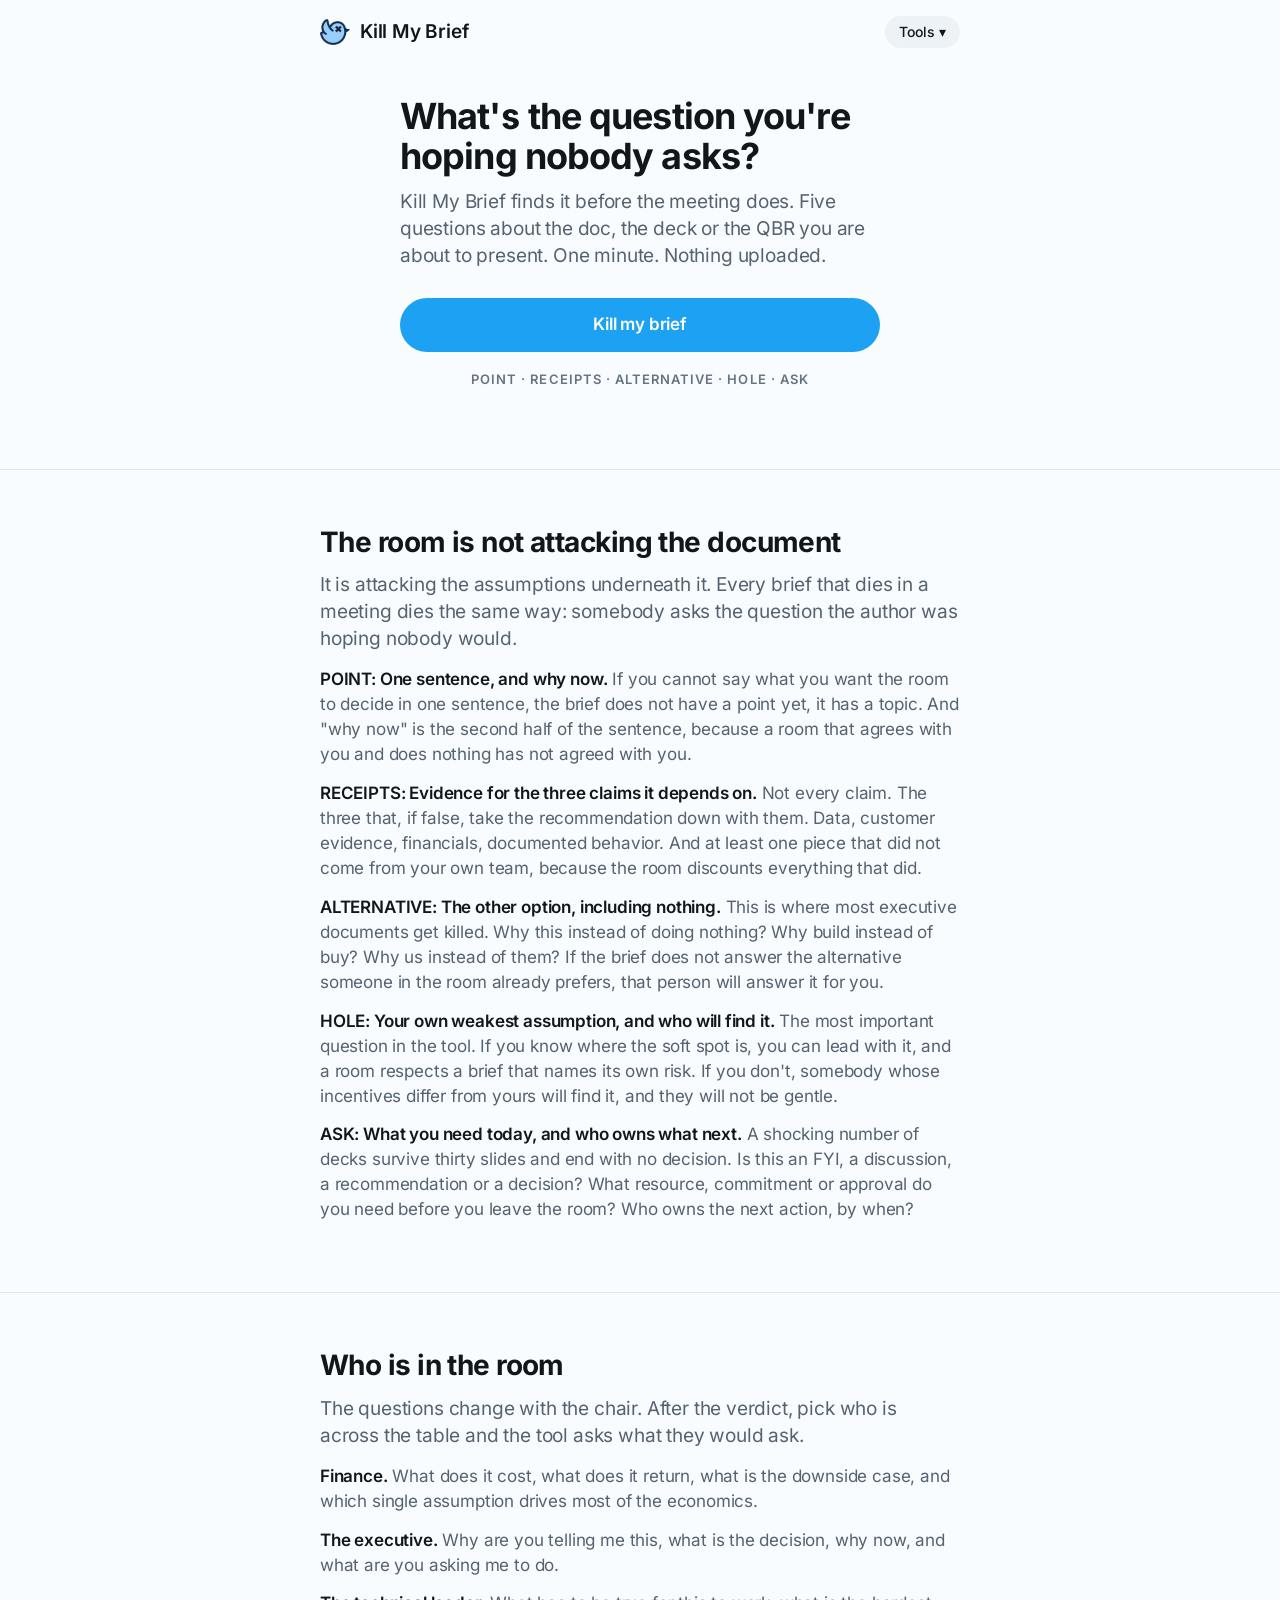
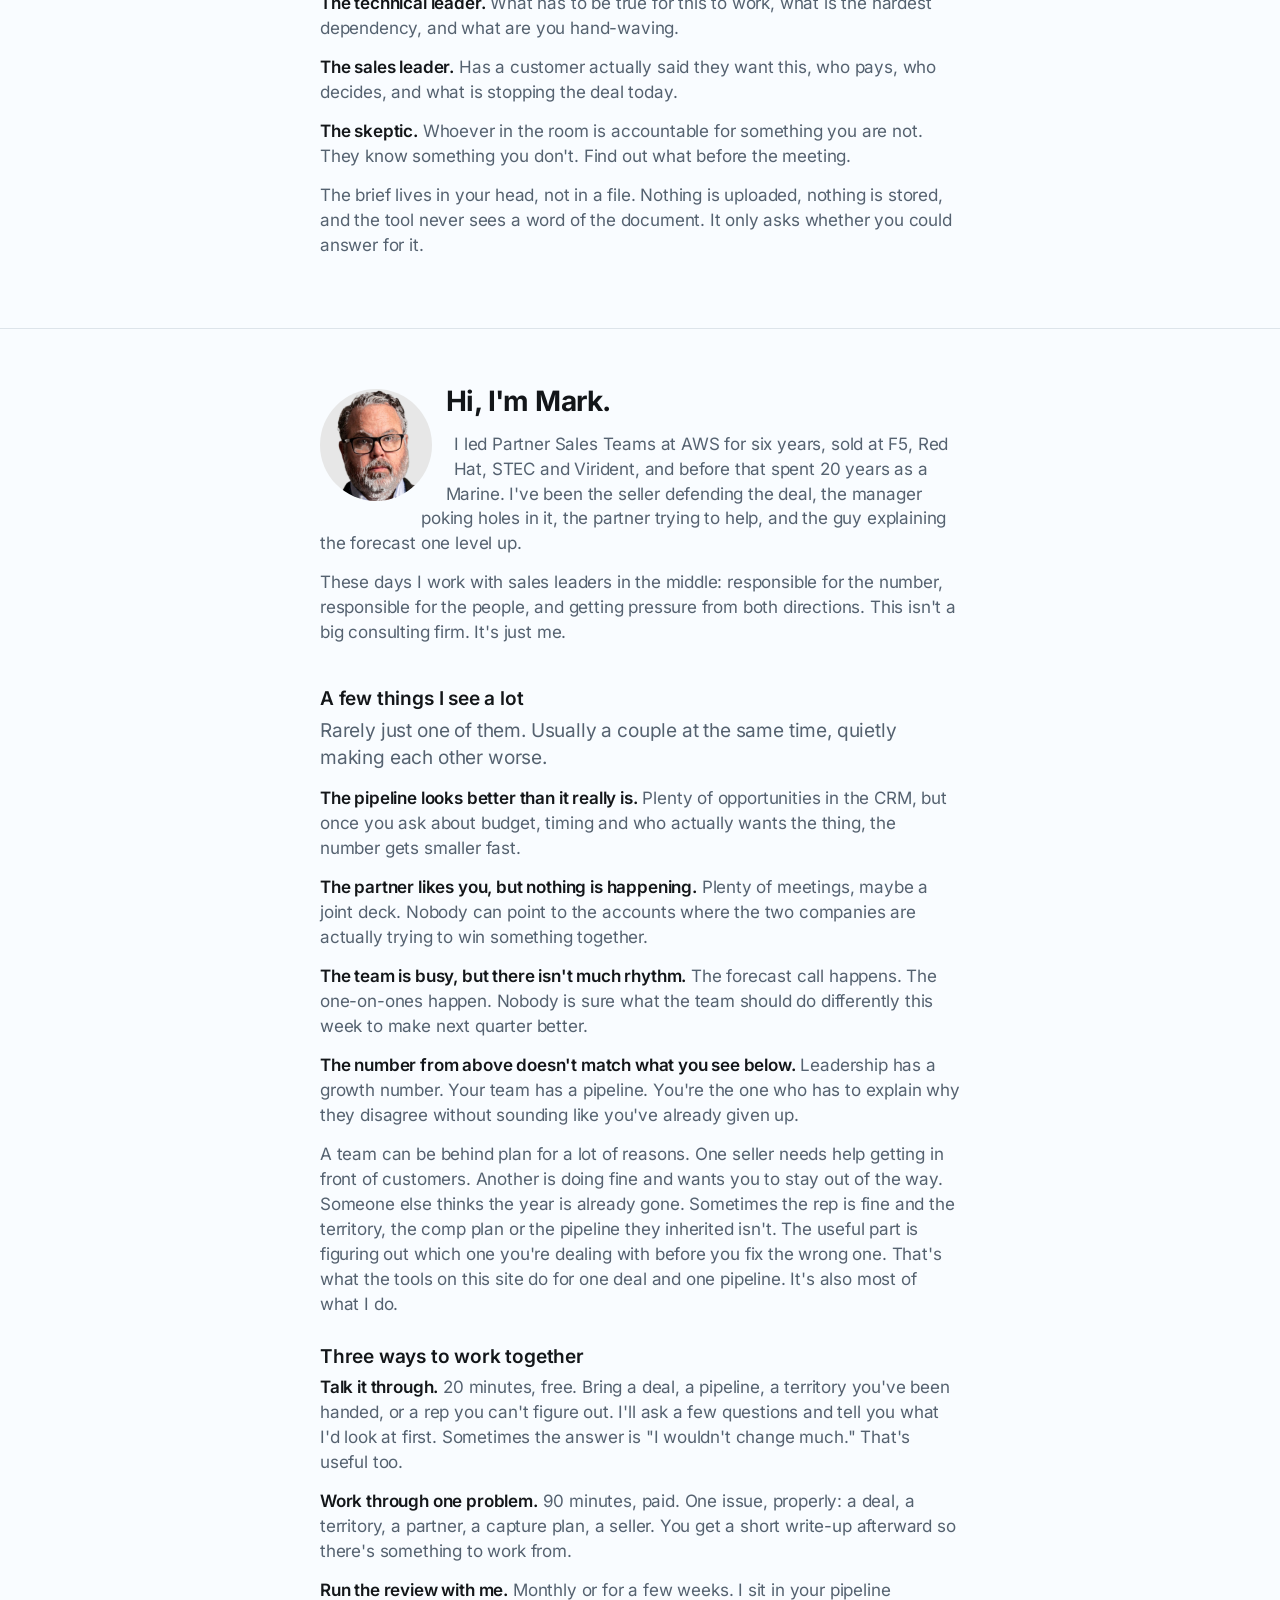
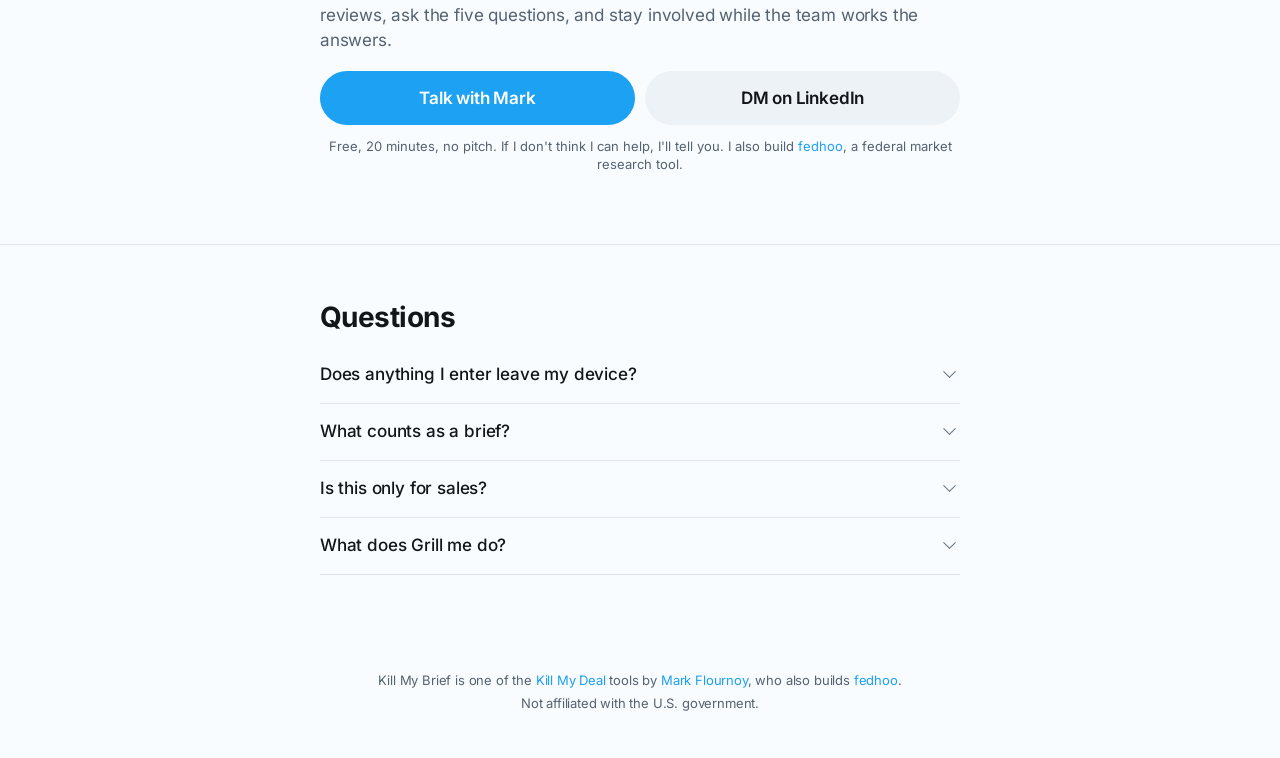
==== brief/index.html @ 7dc95093 "redo" ====
<!DOCTYPE html>
<html lang="en">
<head>
<meta charset="utf-8">
<meta name="viewport" content="width=device-width, initial-scale=1, viewport-fit=cover">
<title>Will Your Brief Survive the Room? Five Questions Before the Meeting | Kill My Brief</title>
<meta name="description" content="Five questions about the doc, the deck or the QBR you are about to present, then the room grills you. Finds the question you are hoping nobody asks, before the meeting does. Nothing uploaded, nothing stored.">
<link rel="canonical" href="https://killmydeal.com/brief/">
<meta name="robots" content="index,follow,max-snippet:-1,max-image-preview:large">
<link rel="icon" type="image/png" sizes="64x64" href="../favicon.png">
<link rel="apple-touch-icon" href="../apple-touch-icon.png">
<meta property="og:type" content="website">
<meta property="og:url" content="https://killmydeal.com/brief/">
<meta property="og:title" content="Kill My Brief: What's the question you're hoping nobody asks?">
<meta property="og:description" content="What's the question you're hoping nobody asks? Kill My Brief finds it before the meeting does.">
<meta property="og:site_name" content="Kill My Deal">
<meta property="og:image" content="https://killmydeal.com/card-brief.jpg">
<meta property="og:image:width" content="1200">
<meta property="og:image:height" content="630">
<meta property="og:image:alt" content="Kill My Brief: What's the question you're hoping nobody asks?">
<meta name="twitter:card" content="summary_large_image">
<meta name="twitter:title" content="Kill My Brief: What's the question you're hoping nobody asks?">
<meta name="twitter:description" content="What's the question you're hoping nobody asks? Kill My Brief finds it before the meeting does.">
<meta name="twitter:image" content="https://killmydeal.com/card-brief.jpg">
<meta name="twitter:image:alt" content="Kill My Brief: What's the question you're hoping nobody asks?">
<meta name="color-scheme" content="light dark">
<meta name="theme-color" media="(prefers-color-scheme: light)" content="#F9FCFF">
<meta name="theme-color" media="(prefers-color-scheme: dark)" content="#101418">
<script type="application/ld+json">
{
  "@context": "https://schema.org",
  "@graph": [
    {
      "@type": "WebApplication",
      "name": "Kill My Brief",
      "url": "https://killmydeal.com/brief/",
      "applicationCategory": "BusinessApplication",
      "operatingSystem": "Any",
      "description": "Five questions about the doc, the deck or the QBR you are about to present, then the room grills you. Finds the question you are hoping nobody asks, before the meeting does. Nothing uploaded, nothing stored.",
      "image": "https://killmydeal.com/card-brief.jpg",
      "offers": {
        "@type": "Offer",
        "price": "0",
        "priceCurrency": "USD"
      },
      "isPartOf": {
        "@type": "WebSite",
        "name": "Kill My Deal",
        "url": "https://killmydeal.com/"
      },
      "author": {
        "@id": "https://killmydeal.com/#mark"
      }
    },
    {
      "@type": "FAQPage",
      "mainEntity": [
        {
          "@type": "Question",
          "name": "Does anything I enter leave my device?",
          "acceptedAnswer": {
            "@type": "Answer",
            "text": "No. The five answers are scored in your browser. No account, no upload, no API call. The site counts page views with Google Analytics and never sends your answers. Nothing else leaves the page unless you choose to share a result."
          }
        },
        {
          "@type": "Question",
          "name": "What counts as a brief?",
          "acceptedAnswer": {
            "@type": "Answer",
            "text": "Anything you are about to argue for in front of people who can say no: a narrative doc, a strategy deck, a QBR, an account plan, a proposal, an investment memo, a capture review, or a recommendation you will make out loud. If it has a point and an ask, it is a brief."
          }
        },
        {
          "@type": "Question",
          "name": "Is this only for sales?",
          "acceptedAnswer": {
            "@type": "Answer",
            "text": "No. It started with sales reviews, and the sales leader is one of the sharks. But a six-pager in front of a VP dies exactly the way a QBR does: on the question the author hoped nobody would ask."
          }
        },
        {
          "@type": "Question",
          "name": "What does Grill me do?",
          "acceptedAnswer": {
            "@type": "Answer",
            "text": "It plays the room. Pick who is across the table, and it asks three of their questions about your weakest answer, one at a time. You say honestly whether you could answer. Better to find the hole here than in the meeting."
          }
        }
      ]
    }
  ]
}
</script>
<link rel="stylesheet" href="../kmd.css">
<script src="../analytics.js" defer></script>
</head>
<body>

<div class="wrap">
  <header class="appbar">
    <button class="logo" id="logoHome" type="button" aria-label="Kill My Brief, start over"><picture><source srcset="../bird-sm-dark.png" media="(prefers-color-scheme: dark)"><img class="brandmark" src="../bird-sm.png" alt="" width="38" height="32"></picture> Kill My Brief</button>
    <details class="menu"><summary><span class="chip">Tools ▾</span></summary><div class="menu-list"><div class="menu-group">For sellers</div><a href="/">Kill My Deal<small>Before you put it in commit</small></a><a href="/territory/">Kill My Territory<small>Month one in a new patch</small></a><div class="menu-group">For managers</div><a href="/pipeline/">Kill My Pipeline<small>Quarterly, before the review</small></a><a href="/rep/">Kill My Rep<small>When a rep is worrying you</small></a><a href="/partner/">Kill My Partner<small>Before you renew the partnership</small></a><a href="/olr/">Kill My OLR<small>Review season</small></a><div class="menu-group">For anyone</div><a href="/brief/" class="current">Kill My Brief<small>Before a meeting where someone can say no</small></a></div></details>
  </header>
  <div id="screen">
    <h1>What's the question you're hoping nobody asks?</h1>
    <p class="dek">Kill My Brief finds it before the meeting does. Five questions about the doc, the deck or the QBR you are about to present. One minute. Nothing uploaded.</p>
    <button class="btn btn-primary btn-lg btn-full" id="prep" type="button">Kill my brief</button>
    <p class="pillars">Point · Receipts · Alternative · Hole · Ask</p></div>
</div>

<section class="band" id="how">
  <div class="band-inner">
    <h2>The room is not attacking the document</h2>
    <p class="lede">It is attacking the assumptions underneath it. Every brief that dies in a meeting dies the same way:
      somebody asks the question the author was hoping nobody would.</p>
    <p><strong>POINT: One sentence, and why now.</strong> If you cannot say what you want the room to decide in one
      sentence, the brief does not have a point yet, it has a topic. And "why now" is the second half of the
      sentence, because a room that agrees with you and does nothing has not agreed with you.</p>
    <p><strong>RECEIPTS: Evidence for the three claims it depends on.</strong> Not every claim. The three that, if
      false, take the recommendation down with them. Data, customer evidence, financials, documented behavior. And
      at least one piece that did not come from your own team, because the room discounts everything that did.</p>
    <p><strong>ALTERNATIVE: The other option, including nothing.</strong> This is where most executive documents get
      killed. Why this instead of doing nothing? Why build instead of buy? Why us instead of them? If the brief
      does not answer the alternative someone in the room already prefers, that person will answer it for you.</p>
    <p><strong>HOLE: Your own weakest assumption, and who will find it.</strong> The most important question in the
      tool. If you know where the soft spot is, you can lead with it, and a room respects a brief that names its own
      risk. If you don't, somebody whose incentives differ from yours will find it, and they will not be gentle.</p>
    <p><strong>ASK: What you need today, and who owns what next.</strong> A shocking number of decks survive thirty
      slides and end with no decision. Is this an FYI, a discussion, a recommendation or a decision? What resource,
      commitment or approval do you need before you leave the room? Who owns the next action, by when?</p>
  </div>
</section>

<section class="band" id="sharks">
  <div class="band-inner">
    <h2>Who is in the room</h2>
    <p class="lede">The questions change with the chair. After the verdict, pick who is across the table and
      the tool asks what they would ask.</p>
    <p><strong>Finance.</strong> What does it cost, what does it return, what is the downside case, and which single
      assumption drives most of the economics.</p>
    <p><strong>The executive.</strong> Why are you telling me this, what is the decision, why now, and what are you
      asking me to do.</p>
    <p><strong>The technical leader.</strong> What has to be true for this to work, what is the hardest dependency,
      and what are you hand-waving.</p>
    <p><strong>The sales leader.</strong> Has a customer actually said they want this, who pays, who decides, and
      what is stopping the deal today.</p>
    <p><strong>The skeptic.</strong> Whoever in the room is accountable for something you are not. They know
      something you don't. Find out what before the meeting.</p>
    <p>The brief lives in your head, not in a file. Nothing is uploaded, nothing is stored, and the tool never sees
      a word of the document. It only asks whether you could answer for it.</p>
  </div>
</section>

<section class="band" id="mark" aria-labelledby="mark-h">
  <div class="band-inner">
    <div class="who">
      <img src="../mark.jpg" alt="Mark Flournoy" width="120" height="120" loading="lazy" decoding="async"
           onerror="this.remove();">
        <h2 id="mark-h">Hi, I'm Mark.</h2>
        <p>I led Partner Sales Teams at AWS for six years, sold at F5, Red Hat, STEC and Virident, and
          before that spent 20 years as a Marine. I've been the seller defending the deal, the manager
          poking holes in it, the partner trying to help, and the guy explaining the forecast one level up.</p>
        <p>These days I work with sales leaders in the middle: responsible for the number, responsible for
          the people, and getting pressure from both directions. This isn't a big consulting firm. It's just me.</p>
    </div>

    <h3>A few things I see a lot</h3>
    <p class="lede">Rarely just one of them. Usually a couple at the same time, quietly making each other worse.</p>
    <p><strong>The pipeline looks better than it really is.</strong> Plenty of opportunities in the CRM, but once
      you ask about budget, timing and who actually wants the thing, the number gets smaller fast.</p>
    <p><strong>The partner likes you, but nothing is happening.</strong> Plenty of meetings, maybe a joint deck.
      Nobody can point to the accounts where the two companies are actually trying to win something together.</p>
    <p><strong>The team is busy, but there isn't much rhythm.</strong> The forecast call happens. The one-on-ones
      happen. Nobody is sure what the team should do differently this week to make next quarter better.</p>
    <p><strong>The number from above doesn't match what you see below.</strong> Leadership has a growth number.
      Your team has a pipeline. You're the one who has to explain why they disagree without sounding like
      you've already given up.</p>
    <p>A team can be behind plan for a lot of reasons. One seller needs help getting in front of customers.
      Another is doing fine and wants you to stay out of the way. Someone else thinks the year is already
      gone. Sometimes the rep is fine and the territory, the comp plan or the pipeline they inherited isn't.
      The useful part is figuring out which one you're dealing with before you fix the wrong one. That's what
      the tools on this site do for one deal and one pipeline. It's also most of what I do.</p>

    <h3>Three ways to work together</h3>
    <p><strong>Talk it through.</strong> 20 minutes, free. Bring a deal, a pipeline, a territory you've
      been handed, or a rep you can't figure out. I'll ask a few questions and tell you what I'd look at first. Sometimes the answer is "I wouldn't
      change much." That's useful too.</p>
    <p><strong>Work through one problem.</strong> 90 minutes, paid. One issue, properly: a deal, a territory,
      a partner, a capture plan, a seller. You get a short write-up afterward so there's something to work from.</p>
    <p><strong>Run the review with me.</strong> Monthly or for a few weeks. I sit in your pipeline reviews,
      ask the five questions, and stay involved while the team works the answers.</p>
    <div class="btn-row">
      <a class="btn btn-primary btn-lg" href="https://calendly.com/markflournoy/chat-with-mark?utm_source=killmydeal&amp;utm_medium=brief&amp;utm_content=consulting" target="_blank" rel="noopener">Talk with Mark</a>
      <a class="btn btn-lg" href="https://www.linkedin.com/in/markflournoy/" target="_blank" rel="noopener">DM on LinkedIn</a>
    </div>
    <p class="fine" style="text-align:center;margin-top:12px;">Free, 20 minutes, no pitch. If I don't think I can help, I'll tell you.
      I also build <a href="https://fedhoo.com" target="_blank" rel="noopener">fedhoo</a>, a federal market research tool.</p>
  </div>
</section>

<section class="band" id="faq" aria-labelledby="faq-h">
  <div class="band-inner">
    <h2 id="faq-h">Questions</h2>
    <details class="exp"><summary>Does anything I enter leave my device?</summary>
      <div class="body">No. The five answers are scored in your browser. No account, no upload, no API call. The site counts page views with Google Analytics and never sends your answers. Nothing else leaves the page unless you choose to share a result.</div></details>
    <details class="exp"><summary>What counts as a brief?</summary>
      <div class="body">Anything you are about to argue for in front of people who can say no: a narrative doc, a strategy deck, a QBR, an account plan, a proposal, an investment memo, a capture review, or a recommendation you will make out loud. If it has a point and an ask, it is a brief.</div></details>
    <details class="exp"><summary>Is this only for sales?</summary>
      <div class="body">No. It started with sales reviews, and the sales leader is one of the sharks. But a six-pager in front of a VP dies exactly the way a QBR does: on the question the author hoped nobody would ask.</div></details>
    <details class="exp"><summary>What does Grill me do?</summary>
      <div class="body">It plays the room. Pick who is across the table, and it asks three of their questions about your weakest answer, one at a time. You say honestly whether you could answer. Better to find the hole here than in the meeting.</div></details>
  </div>
</section>

<footer class="sitefoot">
  <p>Kill My Brief is one of the <a href="/">Kill My Deal</a> tools by
    <a href="https://www.linkedin.com/in/markflournoy/" target="_blank" rel="noopener">Mark Flournoy</a>,
    who also builds <a href="https://fedhoo.com" target="_blank" rel="noopener">fedhoo</a>.</p>
  <p>Not affiliated with the U.S. government.</p>
</footer>
<script src="../kill.js"></script>
<script>
'use strict';
window.KMD_BUILD = '2026-09-29.0900';
KillMy({
  slug: 'brief', name: 'Kill My Brief', url: 'https://killmydeal.com/brief/',
  questions: [
    { k: 'point',       n: 'POINT',       q: 'Can you say in one sentence what you want them to decide, and why now?' },
    { k: 'receipts',    n: 'RECEIPTS',    q: "For the three claims the argument depends on, do you have evidence that isn't your own team's opinion?" },
    { k: 'alternative', n: 'ALTERNATIVE', q: 'Have you dealt with the most credible other option, including doing nothing?' },
    { k: 'hole',        n: 'HOLE',        q: 'Do you know the weakest assumption in your own argument, and who in the room will find it?' },
    { k: 'ask',         n: 'ASK',         q: 'Is it completely clear what you need from them today, and who owns the next step?' },
  ],
  weights: { point: 24, receipts: 22, hole: 20, alternative: 18, ask: 16 },
  verdict(a, total) {
    if (total >= 75) return { label: 'Room ready', cls: 'ready', attack: 'Your argument is clear and the claims have receipts.', sub: 'Lead with the hole. A room respects a brief that names its own risk.' };
    if (total >= 55) return { label: 'A fight', cls: 'proof', attack: "Your recommendation may be sound. You've left an opening.", sub: 'They will find it. Better you find it first.' };
    if (total >= 35) return { label: 'Shark food', cls: 'prove', attack: "You're relying on assumptions, vague impact, or an unclear ask.", sub: 'The room will not argue with you. It will just move on.' };
    return { label: 'No point', cls: 'dont', attack: "There isn't a decision in this brief yet.", sub: 'Find the one sentence first. Everything else is formatting.' };
  },
  askedBy: 'The room will ask',
  grill: {
    point: "You have twenty seconds. What's the point?",
    receipts: 'Where did that number come from?',
    alternative: "Why shouldn't we just do nothing?",
    hole: "What's the sentence in this brief you hope nobody challenges?",
    ask: 'What exactly do you need from me today?',
  },
  grillSet: {
    point: ["You have twenty seconds. What's the point?", 'I read the whole thing. What exactly are you recommending?', 'If I remember one sentence tomorrow, what should it be?'],
    receipts: ['Where did that number come from? Actual, forecast, modeled, or anecdotal?', "Give me one piece of evidence that didn't come from your own team.", 'Revenue went up. And? Adoption grew. And? Customers asked. And?'],
    alternative: ["Why shouldn't we just do nothing for six months?", "What's the cheapest reasonable alternative, and why is it wrong?", 'What would someone who disagrees with you recommend instead?'],
    hole: ["What's the sentence in this brief you hope nobody challenges?", 'Which assumption, if false, takes the recommendation down with it?', 'Which number are you least confident in?'],
    ask: ['Is this an FYI, a discussion, a recommendation, or a decision?', 'What exactly do you need from me before you leave this room?', 'Who owns the next action, and by when?'],
  },
  sharks: {
    finance:   { name: 'Finance',              qs: { point: ['What does this cost?', "What's the return, and over what period?", "What's the downside case?"], receipts: ['Which assumption drives most of the economics?', 'Is that number actual, forecast, or modeled?', "What's the denominator?"], alternative: ['What does doing nothing cost us?', "What's the cheapest version of this that gets 80% of the value?", 'Why is that not good enough?'], hole: ['Which number would you least like me to check?', 'What happens to the case if that number is half?', 'What did you leave out of the model?'], ask: ['How much, when, and from whose budget?', 'What do you need me to approve today versus later?', 'What can you deliver with half of it?'] } },
    executive: { name: 'The executive',        qs: { point: ['Why are you telling me this?', "What's the decision?", 'Why now?'], receipts: ['Who else believes this besides your team?', 'Has a customer said this, or have we inferred it?', 'How recent is that?'], alternative: ["What's the alternative you're not recommending, and why?", 'Why not wait a quarter?', 'Who else has tried this?'], hole: ["What's the question you're hoping I don't ask?", 'What would make you wrong?', "What's the thing you're least sure of?"], ask: ['What are you asking me to do?', 'What happens if I say no?', 'Who owns this after today?'] } },
    technical: { name: 'The technical leader', qs: { point: ['What has to be true technically for this to work?', "What's the one-line architecture?", 'What are you hand-waving?'], receipts: ['Has this been built, or is this a diagram?', 'What did the prototype actually show?', "What's the failure mode you've seen so far?"], alternative: ['Why build instead of buy?', "What's the boring option, and why not that?", 'What did the last team that tried this learn?'], hole: ["What's the hardest dependency?", "What's the assumption about scale that nobody's tested?", 'What breaks first?'], ask: ['How many people, for how long?', 'What do you need from my team?', "What's the first milestone I can check?"] } },
    sales:     { name: 'The sales leader',     qs: { point: ['What does this do for the number?', 'Which deals does this move, by name?', 'Why this quarter?'], receipts: ['Has a customer actually said they want this?', 'Who pays, and who decides?', "What's stopping the deal today?"], alternative: ["What do we lose if we sell what we've got?", "What's the competitor doing instead?", 'Why not a partner?'], hole: ["Which deal is this really about, and what's its problem?", "What's the customer objection you haven't answered?", "What's the price?"], ask: ['What do you need from sales?', 'When can I put it in a forecast?', 'Who carries the number?'] } },
    skeptic:   { name: 'The skeptic',          qs: { point: ["What's the real reason you want this?", "What problem does this solve that we didn't have last year?", "Whose idea was this, and what do they get?"], receipts: ['What evidence would change your mind?', "What's the best argument against this?", 'Who disagrees, and why are they wrong?'], alternative: ['What did the alternative look like before you wrote it to lose?', 'Why is doing nothing not the answer?', 'What would you recommend if this were someone else\'s idea?'], hole: ["What's the sentence you hope nobody challenges?", "What's the assumption you haven't been able to prove?", 'What are you not telling this room?'], ask: ['What are you actually asking for?', "What's the smallest commitment that tests this?", 'What will you show us in ninety days?'] } },
  },
  sharkPrompt: "Who's across the table?",
  grillBy: 'The room', grillLabel: 'Grill my brief', fixLabel: 'Before the meeting',
  grillLines: { clean: 'Your brief would survive.', one: 'Your brief would mostly survive. One hole left.', bad: 'Your brief would not survive.', cleanSub: 'Three questions, three answers. Lead with the hole anyway.' },
  fix: {
    point: 'Write the one sentence: what you want them to decide, and why now. Put it at the top. If it takes two sentences, you have two briefs.',
    receipts: 'For each of the three load-bearing claims, write where the evidence came from and how old it is. Cut any claim that only your own team believes.',
    alternative: 'Write the alternative someone in the room already prefers, in their words, then why it falls short. Include doing nothing.',
    hole: 'Name the weakest assumption in one line and put it in the brief yourself, with what you would do if it proved false.',
    ask: 'End with a decision box: what you need, from whom, by when, and who owns the next action.',
  },
  moves: {
    point: 'Write the one sentence: what to decide, and why now. Put it first.',
    receipts: 'For the three load-bearing claims, write the source and its date. Cut what only your team believes.',
    alternative: "Write the alternative the room already prefers, in their words, and why it's not enough.",
    hole: 'Name your weakest assumption in the brief before they do.',
    ask: 'End with what you need, from whom, by when, and who owns what next.',
  },
  noMove: 'Lead with the hole. Say your weakest assumption out loud in the first minute; the room will spend the rest of the meeting on your terms.',
  handoff: (s) => s.total >= 75
    ? { overline: 'If the brief is about a deal', text: 'The room will ask whether the deal underneath it is real. Kill My Deal is that question.', href: '/', label: 'Kill my deal' }
    : { overline: 'If the brief is about the number', text: 'Vague impact usually means the coverage math is missing. Kill My Pipeline puts a number on it.', href: '/pipeline/', label: 'Kill my pipeline' },
  mark: { title: (s) => 'Stuck on the ' + s.weak.n.toLowerCase() + '?', body: "I'm Mark. I have written the doc that got shredded and the one that got funded, and the difference was always one question I hadn't asked myself. Send me one line about the brief. No document, no company name." },
  dm: (s) => `Mark, ran a brief through Kill My Brief. ${s.label[0] + s.label.slice(1).toLowerCase()}, ${s.provenText}, weakest is the ${s.weak.n.toLowerCase()}. Meeting is coming and I'm not sure it holds. Worth 20 minutes?`,
  dmGrill: (s, missed) => `Mark, ran a brief through Kill My Brief and could not answer ${missed} of the room's 3 questions about the ${s.weak.n.toLowerCase()}. Verdict was ${s.label.toLowerCase()}. Want to tell me what you'd go fix first?`,
});
</script>
</body>
</html>
---- kmd.css ----
/* Kill My Deal — design system.
   Two colors: ink and blue. Greys are ink at reduced opacity. Blue means "go"
   and appears on exactly one element per screen. Everything else is type,
   spacing and hairlines. See HANDOFF.md §8. */

@font-face { font-family:'Inter'; font-style:normal; font-weight:100 900; font-display:swap; src:url(inter.woff2) format('woff2'); }

/* ── Tokens ──
   Seeded from the bird (#9DD2FF, hue 207). Neutrals are that hue at very low
   chroma, so the page and the mark belong to each other. Components consume
   these roles and never a literal hex. */
:root {
  color-scheme:light dark;
  --brand:#9DD2FF;
  --bg:#F9FCFF; --bg-2:#EDF2F7; --bg-3:#E0E6EC;
  --ink:#131619; --ink-2:#556270; --ink-3:#667380; --line:#DDE4EA;
  --accent:#1DA1F2; --on-accent:#FFFFFF; --accent-soft:#C2E3FF; --on-accent-soft:#00182B;
  /* Verdict pastels. Text stays ink; only the background carries the verdict. */
  --v-green:#C6EBC9; --v-yellow:#FFF982; --v-orange:#FFCF8A; --v-red:#F5B3AD; --on-verdict:#131619;
  --r-sm:10px; --r-md:14px; --r-lg:20px; --r-full:9999px;
  --ease:cubic-bezier(.25,.1,.25,1); --ease-out:cubic-bezier(.16,1,.3,1); --spring:cubic-bezier(.34,1.3,.64,1);
  --font:'Inter',-apple-system,BlinkMacSystemFont,'SF Pro Text','Segoe UI',Roboto,sans-serif;
}
@media (prefers-color-scheme: dark) {
  :root {
    /* In the dark the button is the bird. */
    --bg:#101418; --bg-2:#1B1F24; --bg-3:#293038;
    --ink:#E8EDF2; --ink-2:#A7B2BC; --ink-3:#8C97A3; --line:#2A3138;
    --accent:#9DD2FF; --on-accent:#00182B; --accent-soft:#184B71; --on-accent-soft:#C2E3FF;
    /* Dimmed a step so a card on black reads as a sticky note, not a neon sign. */
    --v-green:#A6D4AB; --v-yellow:#E6DE72; --v-orange:#E3B06B; --v-red:#D68F88; --on-verdict:#131619;
  }
}

/* ── Base ── */
*, *::before, *::after { box-sizing:border-box; }
html, body { margin:0; background:var(--bg); color:var(--ink); font:400 17px/1.47 var(--font); letter-spacing:-.01em;
  -webkit-font-smoothing:antialiased; -webkit-tap-highlight-color:transparent; }
a { color:var(--accent); text-decoration:none; }
a:hover { text-decoration:underline; }
button { font:inherit; letter-spacing:inherit; color:inherit; }
strong { font-weight:600; color:var(--ink); }
p { margin:0 0 14px; }
.mono { font-family:ui-monospace,SFMono-Regular,Menlo,Consolas,monospace; letter-spacing:0; }
.sr { position:absolute; width:1px; height:1px; padding:0; margin:-1px; overflow:hidden; clip:rect(0,0,0,0); white-space:nowrap; border:0; }
:focus-visible { outline:2px solid var(--accent); outline-offset:3px; }
[tabindex="-1"]:focus { outline:none; }

/* ── Type ── */
h1 { font-size:36px; line-height:1.12; font-weight:700; letter-spacing:-.025em; margin:32px 0 12px; }
h2 { font-size:28px; line-height:1.15; font-weight:700; letter-spacing:-.02em; margin:0 0 14px; }
h3 { font-size:19px; line-height:1.3; font-weight:600; letter-spacing:-.01em; margin:28px 0 6px; }
.dek { font-size:19px; line-height:1.42; color:var(--ink-2); margin:0 0 28px; }
.lede { font-size:19px; line-height:1.42; color:var(--ink); }
.overline { display:block; font-size:12px; line-height:16px; font-weight:600; letter-spacing:.06em; text-transform:uppercase; color:var(--ink-2); }
.fine { font-size:13px; line-height:1.4; letter-spacing:0; color:var(--ink-2); }
.band p, .band li { color:var(--ink-2); }
.band ul, .band ol { margin:0 0 14px; padding-left:22px; }
.band li { margin-bottom:6px; }

/* ── Layout ── */
.wrap { max-width:680px; margin:0 auto; padding:0 20px 32px; }
#screen { max-width:480px; margin:0 auto; padding-bottom:48px; }
.band { padding:56px 0; border-top:1px solid var(--line); }
.band-inner { max-width:680px; margin:0 auto; padding:0 20px; }
.sitefoot { padding:40px 20px calc(40px + env(safe-area-inset-bottom)); text-align:center; font-size:13px; line-height:1.5; color:var(--ink-2); }
.sitefoot p { margin:0 0 4px; }

/* ── Screen transition ── */
#screen.enter { animation:screen .42s var(--ease-out) both; }
@keyframes screen { from { opacity:0; transform:translateY(10px); } }

/* ── App bar ── */
.appbar { display:flex; align-items:center; justify-content:space-between; height:64px; }
.logo { display:inline-flex; align-items:center; gap:10px; font-size:19px; font-weight:600; letter-spacing:-.01em; color:var(--ink);
  background:none; border:0; padding:8px 8px 8px 0; cursor:pointer; white-space:nowrap; border-radius:var(--r-sm); }
.logo:hover { text-decoration:none; opacity:.8; }
.brandmark { display:block; width:30px; height:auto; }
.chip { display:inline-flex; align-items:center; height:32px; padding:0 14px; font-size:14px; font-weight:500; letter-spacing:-.005em;
  color:var(--ink); background:var(--bg-2); border:0; border-radius:var(--r-full); white-space:nowrap; transition:background .15s var(--ease); }
.chip:hover { background:var(--bg-3); text-decoration:none; }

/* Tools menu: a chip that opens a short list. No JS. */
.menu { position:relative; }
.menu summary { list-style:none; cursor:pointer; }
.menu summary::-webkit-details-marker { display:none; }
.menu[open] summary .chip { background:var(--bg-3); }
.menu-list { position:absolute; right:0; top:40px; z-index:10; min-width:220px; background:var(--bg); border:1px solid var(--line); border-radius:var(--r-md);
  box-shadow:0 8px 28px rgba(0,0,0,.10); padding:6px; animation:screen .22s var(--ease-out) both; }
.menu-list a { display:block; padding:10px 12px; border-radius:var(--r-sm); color:var(--ink); font-size:15px; font-weight:500; text-decoration:none; }
.menu-list a:hover { background:var(--bg-2); text-decoration:none; }
.menu-list a.current { color:var(--ink-2); font-weight:400; }
.menu-list a small { display:block; font-size:13px; font-weight:400; color:var(--ink-2); }
.menu-group { font-size:11px; font-weight:600; letter-spacing:.06em; text-transform:uppercase; color:var(--ink-3); padding:10px 12px 4px; }
.menu-group + a { margin-top:0; }
@media (prefers-color-scheme: dark) { .menu-list { box-shadow:0 8px 28px rgba(0,0,0,.5); } }

/* Choice chips (win-rate presets, year end) */
.chips { display:flex; flex-wrap:wrap; gap:8px; margin-top:12px; }
.chip.on { background:var(--accent); color:var(--on-accent); }
.card-accent .chip { background:var(--bg); }
.card-accent .chip.on { background:var(--accent); color:var(--on-accent); }
.tf.inline { margin:0; flex:1 1 160px; }
.tf.inline input { height:40px; font-size:15px; }

/* ── Buttons ── */
.btn { display:inline-flex; align-items:center; justify-content:center; gap:8px; height:44px; padding:0 22px;
  font-size:16px; font-weight:600; letter-spacing:-.01em; border:0; border-radius:var(--r-full); cursor:pointer; text-decoration:none;
  white-space:nowrap; overflow:hidden; text-overflow:ellipsis; background:var(--bg-2); color:var(--ink);
  transition:transform .15s var(--ease), background .15s var(--ease), opacity .15s var(--ease); }
.btn:hover { text-decoration:none; background:var(--bg-3); }
.card .btn:not(.btn-primary):not(.btn-text) { background:var(--bg); }
.btn:active { transform:scale(.97); }
.btn-primary { background:var(--accent); color:var(--on-accent); }
.btn-primary:hover { background:var(--accent); opacity:.9; }
.btn-text { background:none; color:var(--accent); padding:0 10px; height:40px; font-weight:500; }
.btn-text:hover { background:none; text-decoration:underline; }
.btn-lg { height:54px; padding:0 28px; font-size:17px; }
.btn-full { width:100%; }
.btn-row { display:flex; flex-wrap:wrap; gap:10px; margin-top:18px; }
.btn-row .btn { flex:1 1 150px; }
.btn-row.center { justify-content:center; }
.btn-row.center .btn { flex:0 1 auto; }

/* ── Choices (answers) ── */
.choice-group { display:flex; flex-direction:column; gap:10px; margin:0 0 20px; }
.choice { display:flex; align-items:center; justify-content:center; height:60px; width:100%; font-size:19px; font-weight:600; letter-spacing:-.01em;
  background:var(--bg-2); color:var(--ink); border:0; border-radius:var(--r-lg); cursor:pointer;
  transition:transform .15s var(--ease), background .15s var(--ease); }
.choice:hover { background:var(--accent-soft); color:var(--on-accent-soft); }
.choice:active { transform:scale(.98); background:var(--accent-soft); color:var(--on-accent-soft); }

/* ── Segmented progress ── */
.progress { display:flex; gap:6px; margin:12px 0 28px; }
.progress i { flex:1; height:4px; border-radius:var(--r-full); background:var(--bg-3); transition:background .3s var(--ease); }
.progress i.done { background:var(--accent); }

/* ── Cards ── */
.card { background:var(--bg-2); border-radius:var(--r-lg); padding:20px; }
.card + .card { margin-top:12px; }
.card h3 { margin:0 0 6px; font-size:17px; }
.card p { margin:0 0 6px; font-size:15px; line-height:1.45; color:var(--ink-2); }
.card p:last-child { margin-bottom:0; }
.card .overline { margin-bottom:6px; }
.card .lede { font-size:17px; color:var(--ink); }
.card-accent { background:var(--accent-soft); color:var(--on-accent-soft); }
.card-accent .overline, .card-accent p, .card-accent .lede { color:inherit; }
.card-grid { display:grid; grid-template-columns:repeat(auto-fit,minmax(190px,1fr)); gap:12px; margin:16px 0 8px; }
.card-grid .card { margin:0; }

/* ── Verdict ── */
.verdict { color:var(--on-verdict); border-radius:var(--r-lg); padding:28px 24px 26px; margin:8px 0 12px; }
.verdict-ready { background:var(--v-green); }
.verdict-proof { background:var(--v-yellow); }
.verdict-prove { background:var(--v-orange); }
.verdict-dont  { background:var(--v-red); }
.verdict-number { font-size:76px; line-height:1; font-weight:700; letter-spacing:-.04em; animation:pop .55s var(--spring) both; }
/* The verdict word is the hero. Sized to fit two lines at the narrowest phone;
   never breaks mid-word, never overflows the card. Keep labels to 15 characters. */
.verdict-word { font-size:clamp(34px, 11.5vw, 48px); line-height:1.02; font-weight:700; letter-spacing:-.03em; text-transform:uppercase;
  text-wrap:balance; overflow-wrap:normal; animation:pop .55s var(--spring) both; }
.verdict-meta { font-size:15px; line-height:1.4; font-weight:500; margin-top:10px; opacity:.8; animation:pop .55s var(--spring) .06s both; }
.verdict-label { font-size:22px; line-height:1.2; font-weight:600; letter-spacing:-.01em; margin-top:8px; opacity:.92; animation:pop .55s var(--spring) .06s both; }
.verdict-attack { font-size:21px; line-height:1.3; font-weight:500; letter-spacing:-.015em; margin-top:18px; animation:fade .5s var(--ease-out) .18s both; }
.verdict-sub { font-size:15px; line-height:1.45; margin-top:8px; opacity:.72; animation:fade .5s var(--ease-out) .26s both; }
@keyframes pop { from { opacity:0; transform:translateY(14px) scale(.92); } }
@keyframes fade { from { opacity:0; transform:translateY(6px); } }

/* ── Lists ── */
.list { background:var(--bg-2); border-radius:var(--r-lg); padding:2px 20px; margin:12px 0; }
.list-item { display:flex; align-items:center; justify-content:space-between; gap:16px; min-height:52px; padding:10px 0; border-bottom:1px solid var(--line); }
.list-item:last-child { border-bottom:0; }
.list-item .headline { font-size:16px; color:var(--ink); }
.list-item .trailing { font-size:15px; font-weight:500; color:var(--ink-2); white-space:nowrap; }
.list-item .trailing.strong { font-size:17px; font-weight:600; color:var(--ink); }
.list-item .trailing.v-no { color:var(--ink); font-weight:600; }
.list-item.compact { min-height:44px; }
.list-item.compact .headline { font-size:15px; color:var(--ink-2); }

/* ── Expansion ── */
details.exp { border-bottom:1px solid var(--line); }
details.exp summary { display:flex; align-items:center; justify-content:space-between; gap:16px; min-height:56px; padding:10px 0;
  font-size:17px; font-weight:500; cursor:pointer; list-style:none; }
details.exp summary::-webkit-details-marker { display:none; }
details.exp summary::after { content:''; width:9px; height:9px; flex:0 0 9px; border-right:1.5px solid var(--ink-3); border-bottom:1.5px solid var(--ink-3);
  transform:rotate(45deg) translate(-2px,-2px); margin-right:6px; transition:transform .25s var(--ease); }
details.exp[open] summary::after { transform:rotate(225deg) translate(-2px,-2px); }
details.exp .body { font-size:16px; line-height:1.5; color:var(--ink-2); padding:0 0 18px; }
details.exp .body p { margin:0 0 8px; }
details.exp.quiet { border-bottom:0; }
details.exp.quiet summary { font-size:15px; color:var(--accent); min-height:44px; }

/* ── Text fields ── */
.tf { display:block; margin-bottom:12px; }
.tf .tf-label { display:block; font-size:13px; font-weight:500; color:var(--ink-2); margin:0 0 6px 2px; }
.tf input { width:100%; height:50px; padding:0 16px; font:500 19px/1 var(--font); letter-spacing:-.01em; color:var(--ink);
  background:var(--bg-2); border:1.5px solid transparent; border-radius:var(--r-md); outline:none; transition:border-color .15s var(--ease), background .15s var(--ease); }
.tf input:focus { border-color:var(--accent); background:var(--bg); }
.tf input::placeholder { color:var(--ink-3); font-weight:400; }
.tf-grid { display:grid; grid-template-columns:1fr 1fr; gap:0 12px; }
.supporting { font-size:13px; line-height:1.4; color:var(--ink-2); margin:-2px 2px 18px; }

/* ── Preview, banner ── */
.preview { background:var(--bg); border:1px solid var(--line); border-radius:var(--r-md); padding:14px 16px; font-size:14px; line-height:1.55; color:var(--ink-2); margin:12px 0 4px; overflow-wrap:anywhere; }
.banner { background:var(--bg-2); border-radius:var(--r-md); padding:12px 16px; font-size:15px; line-height:1.45; color:var(--ink-2); margin-bottom:12px; }
.banner button { background:none; border:0; padding:0; color:var(--accent); cursor:pointer; font:inherit; }
.banner button:hover { text-decoration:underline; }

/* ── Bio ── */
.who img { float:left; width:112px; height:112px; border-radius:var(--r-full); object-fit:cover; shape-outside:circle(50%); margin:4px 24px 12px 0; }
.who::after { content:''; display:block; clear:both; }
@media (max-width:560px) { .who img { width:88px; height:88px; margin-right:16px; } }

/* ── Misc ── */
.question { font-size:28px; line-height:1.18; font-weight:700; letter-spacing:-.02em; margin:10px 0 28px; }
.question-lg { font-size:26px; line-height:1.22; font-weight:600; letter-spacing:-.02em; margin:14px 0 28px; color:var(--ink); }
.empty { background:var(--bg-2); border-radius:var(--r-lg); padding:20px; font-size:15px; line-height:1.45; color:var(--ink-2); }
.pillars { font-size:13px; font-weight:600; letter-spacing:.08em; text-transform:uppercase; color:var(--ink-3); margin:18px 0 0; text-align:center; }

@media (prefers-reduced-motion: reduce) { *, *::before, *::after { animation-duration:.01ms !important; transition-duration:.01ms !important; } }
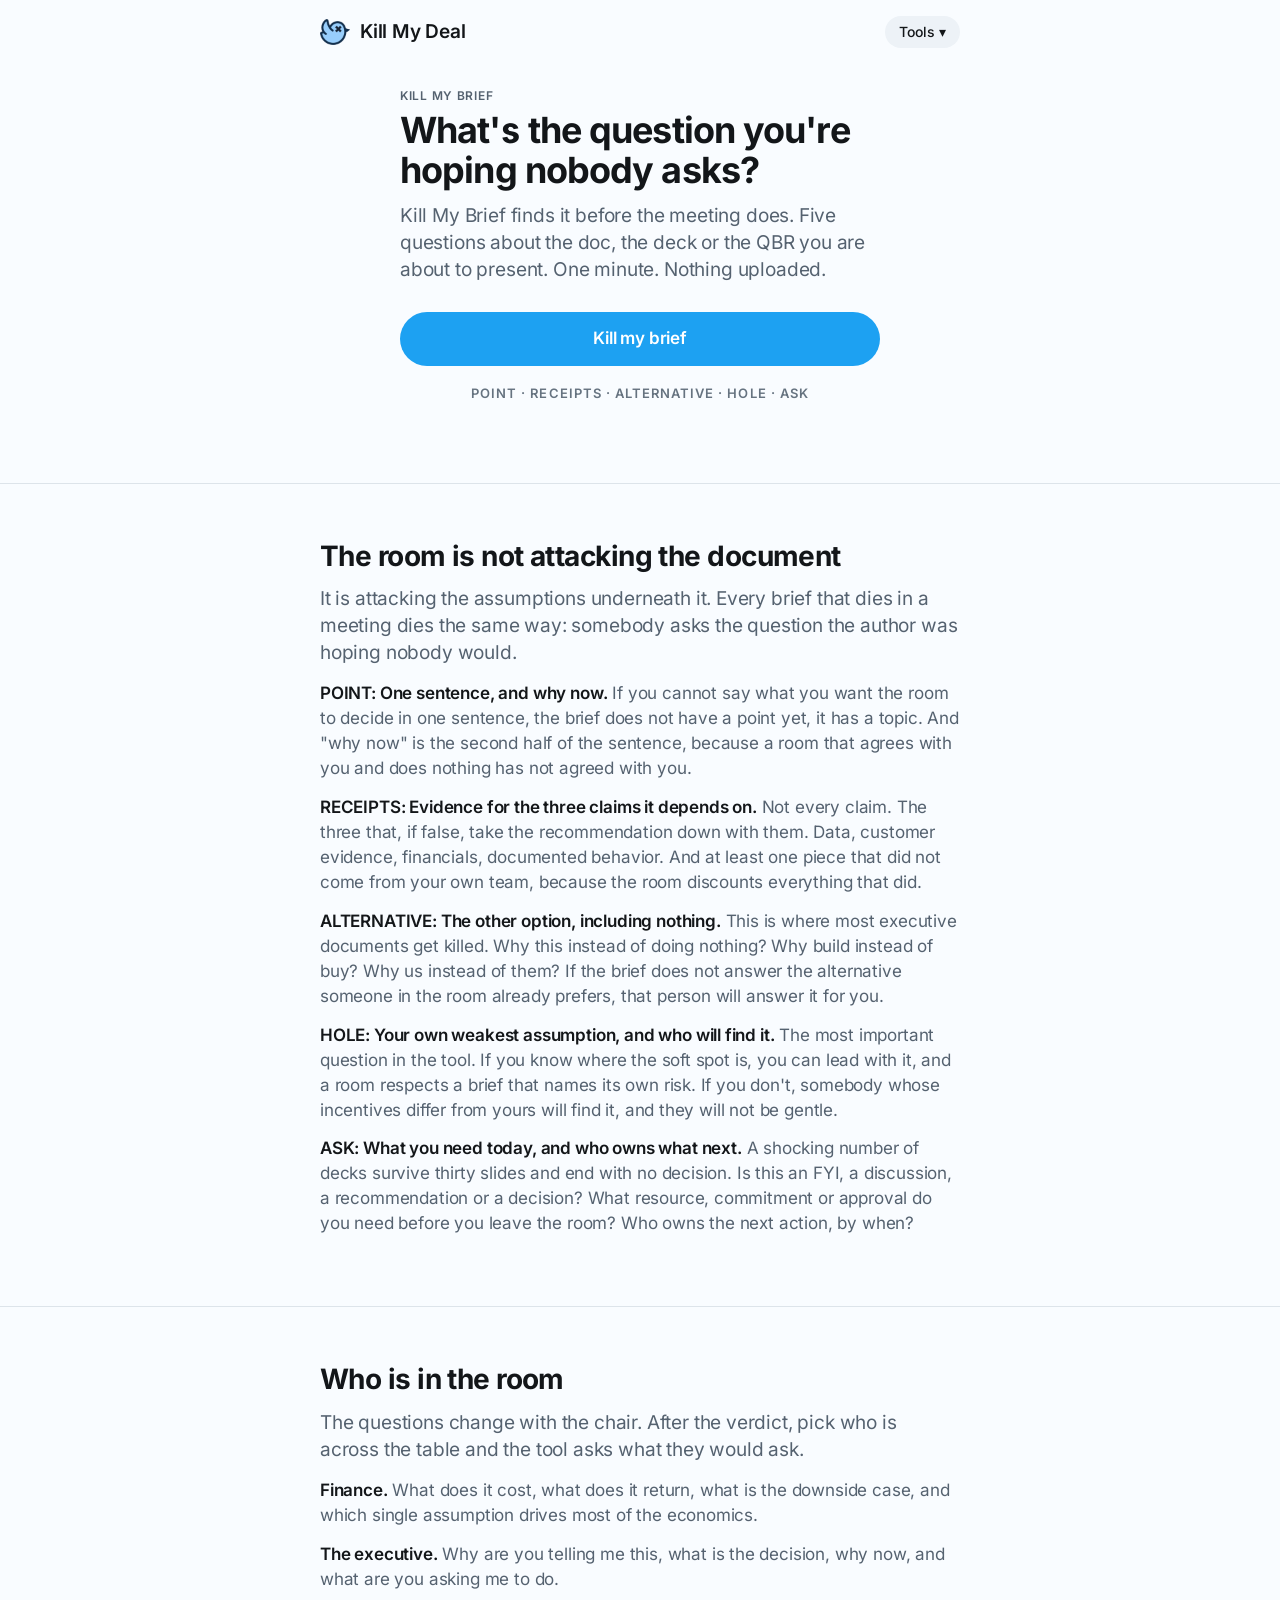
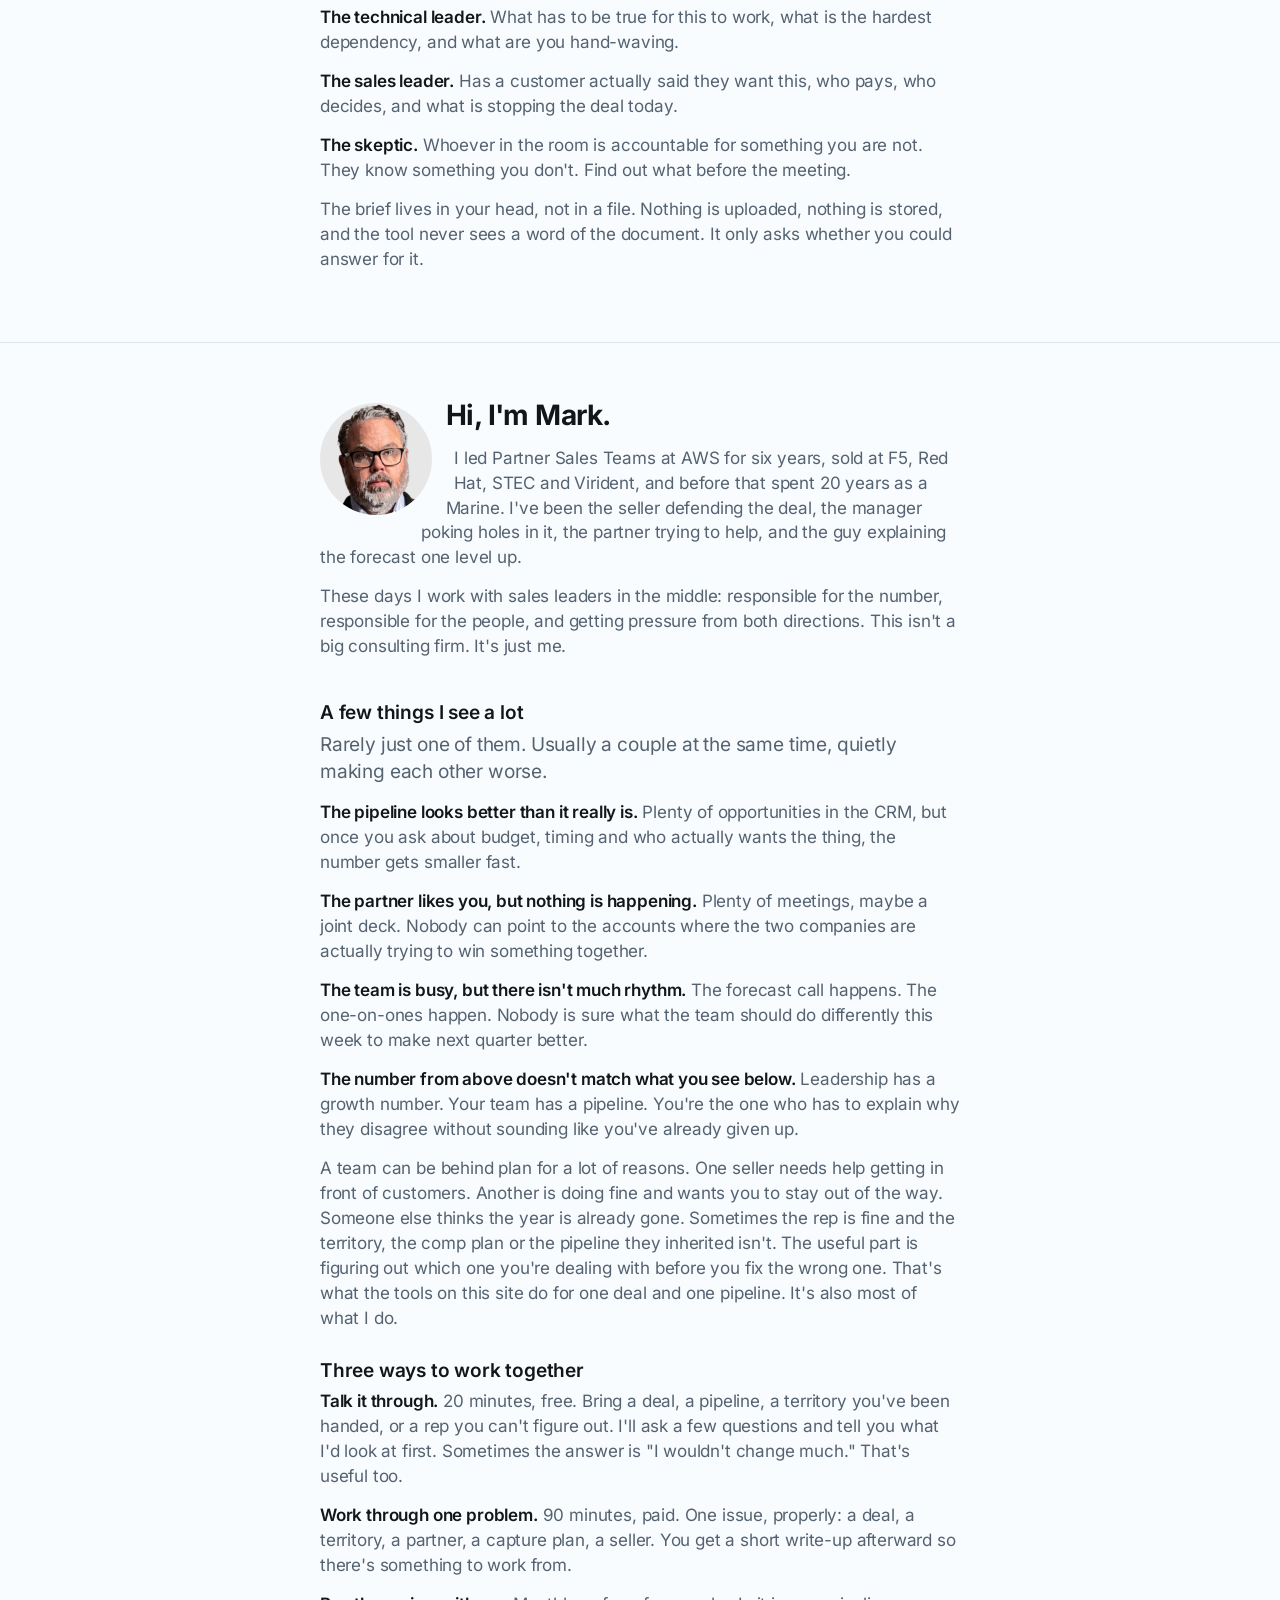
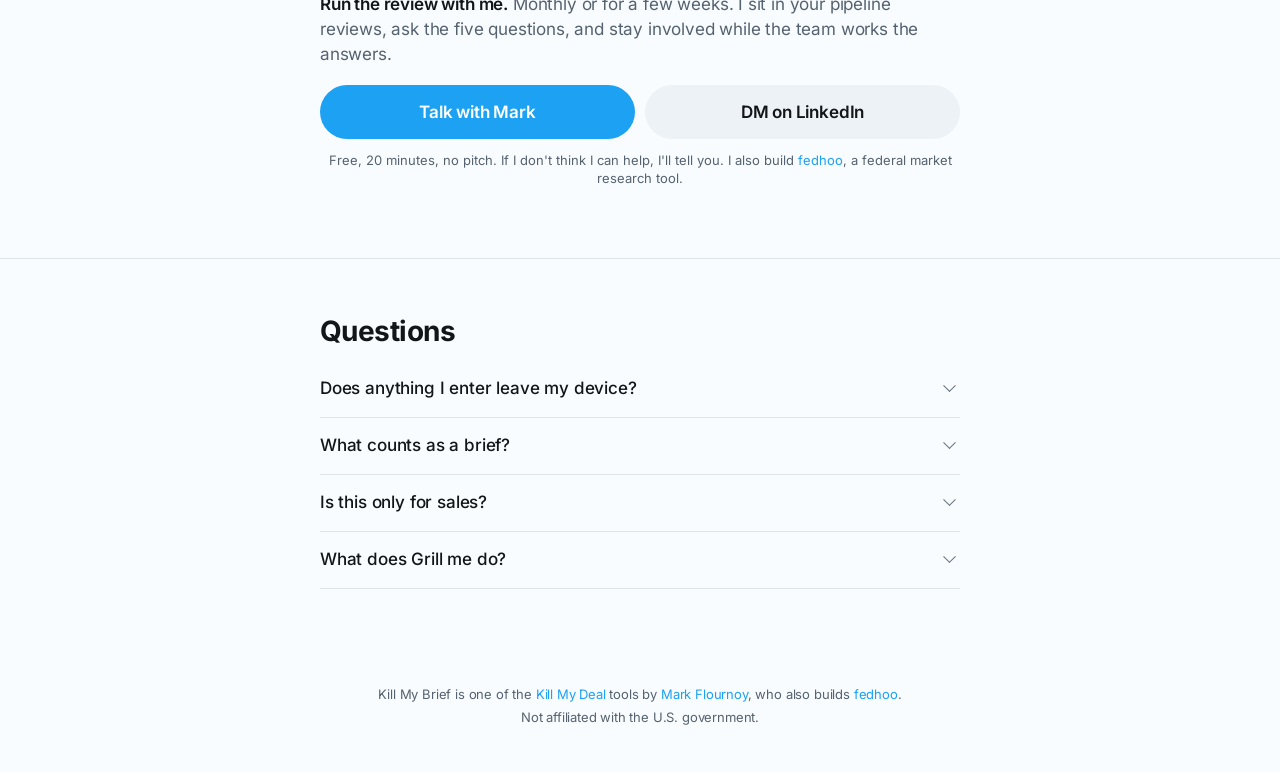
==== commit 77a0b8e4: "home button" ====
--- a/brief/index.html
+++ b/brief/index.html
@@ -99,10 +99,11 @@
 
 <div class="wrap">
   <header class="appbar">
-    <button class="logo" id="logoHome" type="button" aria-label="Kill My Brief, start over"><picture><source srcset="../bird-sm-dark.png" media="(prefers-color-scheme: dark)"><img class="brandmark" src="../bird-sm.png" alt="" width="38" height="32"></picture> Kill My Brief</button>
+    <a class="logo" href="/" aria-label="Kill My Deal, home"><picture><source srcset="../bird-sm-dark.png" media="(prefers-color-scheme: dark)"><img class="brandmark" src="../bird-sm.png" alt="" width="38" height="32"></picture> Kill My Deal</a>
     <details class="menu"><summary><span class="chip">Tools ▾</span></summary><div class="menu-list"><div class="menu-group">For sellers</div><a href="/">Kill My Deal<small>Before you put it in commit</small></a><a href="/territory/">Kill My Territory<small>Month one in a new patch</small></a><div class="menu-group">For managers</div><a href="/pipeline/">Kill My Pipeline<small>Quarterly, before the review</small></a><a href="/rep/">Kill My Rep<small>When a rep is worrying you</small></a><a href="/partner/">Kill My Partner<small>Before you renew the partnership</small></a><a href="/olr/">Kill My OLR<small>Review season</small></a><div class="menu-group">For anyone</div><a href="/brief/" class="current">Kill My Brief<small>Before a meeting where someone can say no</small></a></div></details>
   </header>
   <div id="screen">
+    <span class="overline tool-name">Kill My Brief</span>
     <h1>What's the question you're hoping nobody asks?</h1>
     <p class="dek">Kill My Brief finds it before the meeting does. Five questions about the doc, the deck or the QBR you are about to present. One minute. Nothing uploaded.</p>
     <button class="btn btn-primary btn-lg btn-full" id="prep" type="button">Kill my brief</button>
--- a/kmd.css
+++ b/kmd.css
@@ -103,6 +103,38 @@
 .tf.inline { margin:0; flex:1 1 160px; }
 .tf.inline input { height:40px; font-size:15px; }
 
+.tool-name { margin-top:24px; }
+.tool-name + h1 { margin-top:6px; }
+
+/* ── Kill My Pipeline: calculator ── */
+#screen.calc-screen { max-width:480px; }
+.wrap.wide { max-width:920px; }
+.calc-in .tf-label small { font-weight:400; color:var(--ink-3); }
+.calc-out { margin-top:8px; }
+.clock { font-size:15px; line-height:1.45; color:var(--ink-2); margin:4px 2px 16px; }
+@media (min-width:880px) {
+  #screen.calc-screen { max-width:880px; }
+  .calc-screen h1, .calc-screen .dek { max-width:620px; }
+  .calc { display:grid; grid-template-columns:minmax(0,5fr) minmax(0,6fr); gap:32px; align-items:start; }
+  .calc-out { margin-top:0; position:sticky; top:16px; }
+}
+.cbar { margin:4px 0 14px; }
+.cbar-track { position:relative; height:14px; background:var(--bg-3); border-radius:var(--r-full); margin:26px 0 8px; }
+.cbar-fill { position:absolute; left:0; top:0; bottom:0; background:var(--ink); border-radius:var(--r-full); transition:width .45s var(--ease-out); }
+.cbar-gap { position:absolute; top:0; bottom:0; border-radius:0 var(--r-full) var(--r-full) 0; opacity:.95;
+  background-image:repeating-linear-gradient(135deg, rgba(0,0,0,.10) 0 4px, transparent 4px 8px); transition:left .45s var(--ease-out), width .45s var(--ease-out); }
+.cbar-mark { position:absolute; top:-6px; bottom:-6px; width:2px; margin-left:-1px; background:var(--ink-2); transition:left .45s var(--ease-out); }
+.cbar-mark span { position:absolute; bottom:calc(100% + 2px); left:50%; transform:translateX(-50%); font-size:12px; font-weight:600; color:var(--ink-2); white-space:nowrap; }
+.cbar-mark.you { background:var(--ink); width:3px; }
+.cbar-mark.you span { color:var(--ink); }
+.cbar-legend { display:flex; gap:16px; font-size:13px; color:var(--ink-2); }
+.cbar-legend i { display:inline-block; width:10px; height:10px; border-radius:3px; margin-right:6px; vertical-align:-1px; }
+.cbar-legend .k-fill { background:var(--ink); }
+.sumbar { position:fixed; left:12px; right:12px; bottom:calc(12px + env(safe-area-inset-bottom)); z-index:20; color:var(--on-verdict);
+  border-radius:var(--r-md); padding:12px 16px; font-size:15px; box-shadow:0 6px 24px rgba(0,0,0,.18); animation:screen .25s var(--ease-out) both; }
+.sumbar b { font-weight:700; margin-right:4px; }
+@media (min-width:880px) { .sumbar { display:none; } }
+
 /* ── Buttons ── */
 .btn { display:inline-flex; align-items:center; justify-content:center; gap:8px; height:44px; padding:0 22px;
   font-size:16px; font-weight:600; letter-spacing:-.01em; border:0; border-radius:var(--r-full); cursor:pointer; text-decoration:none;
